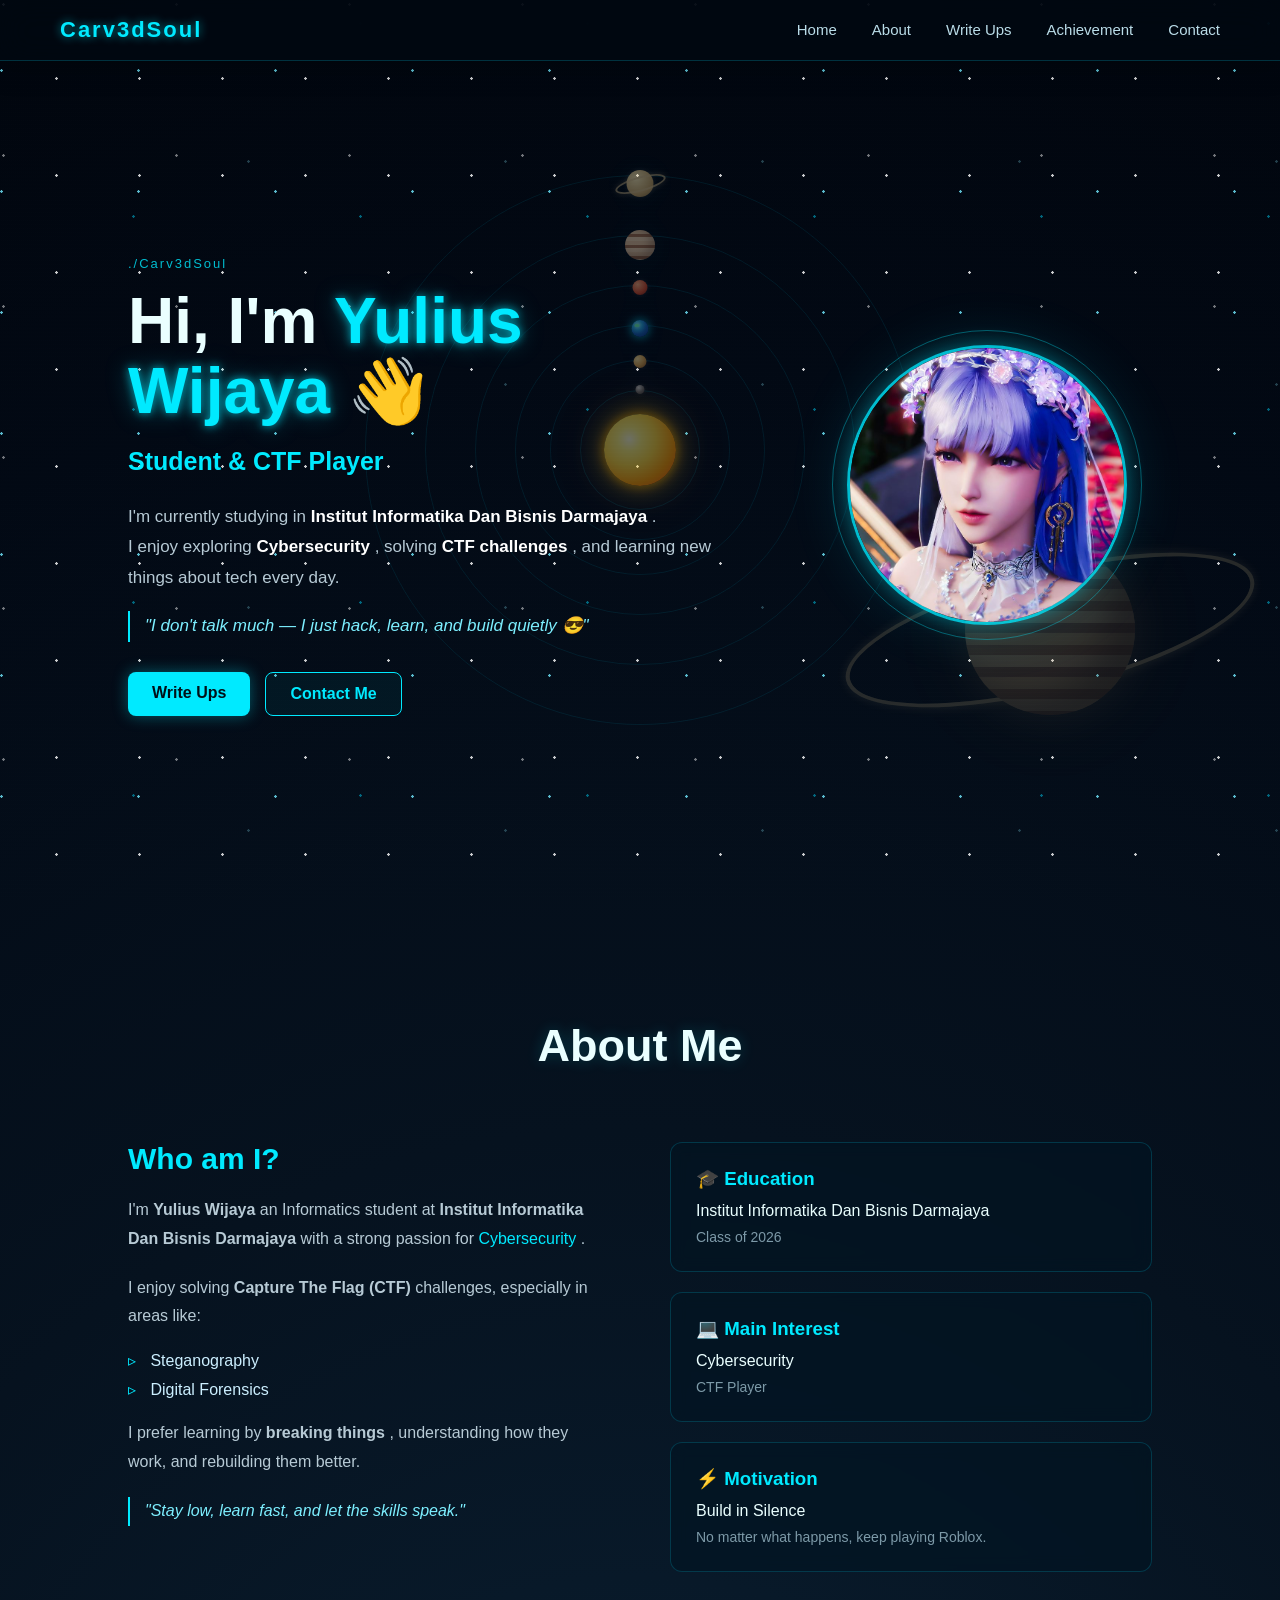
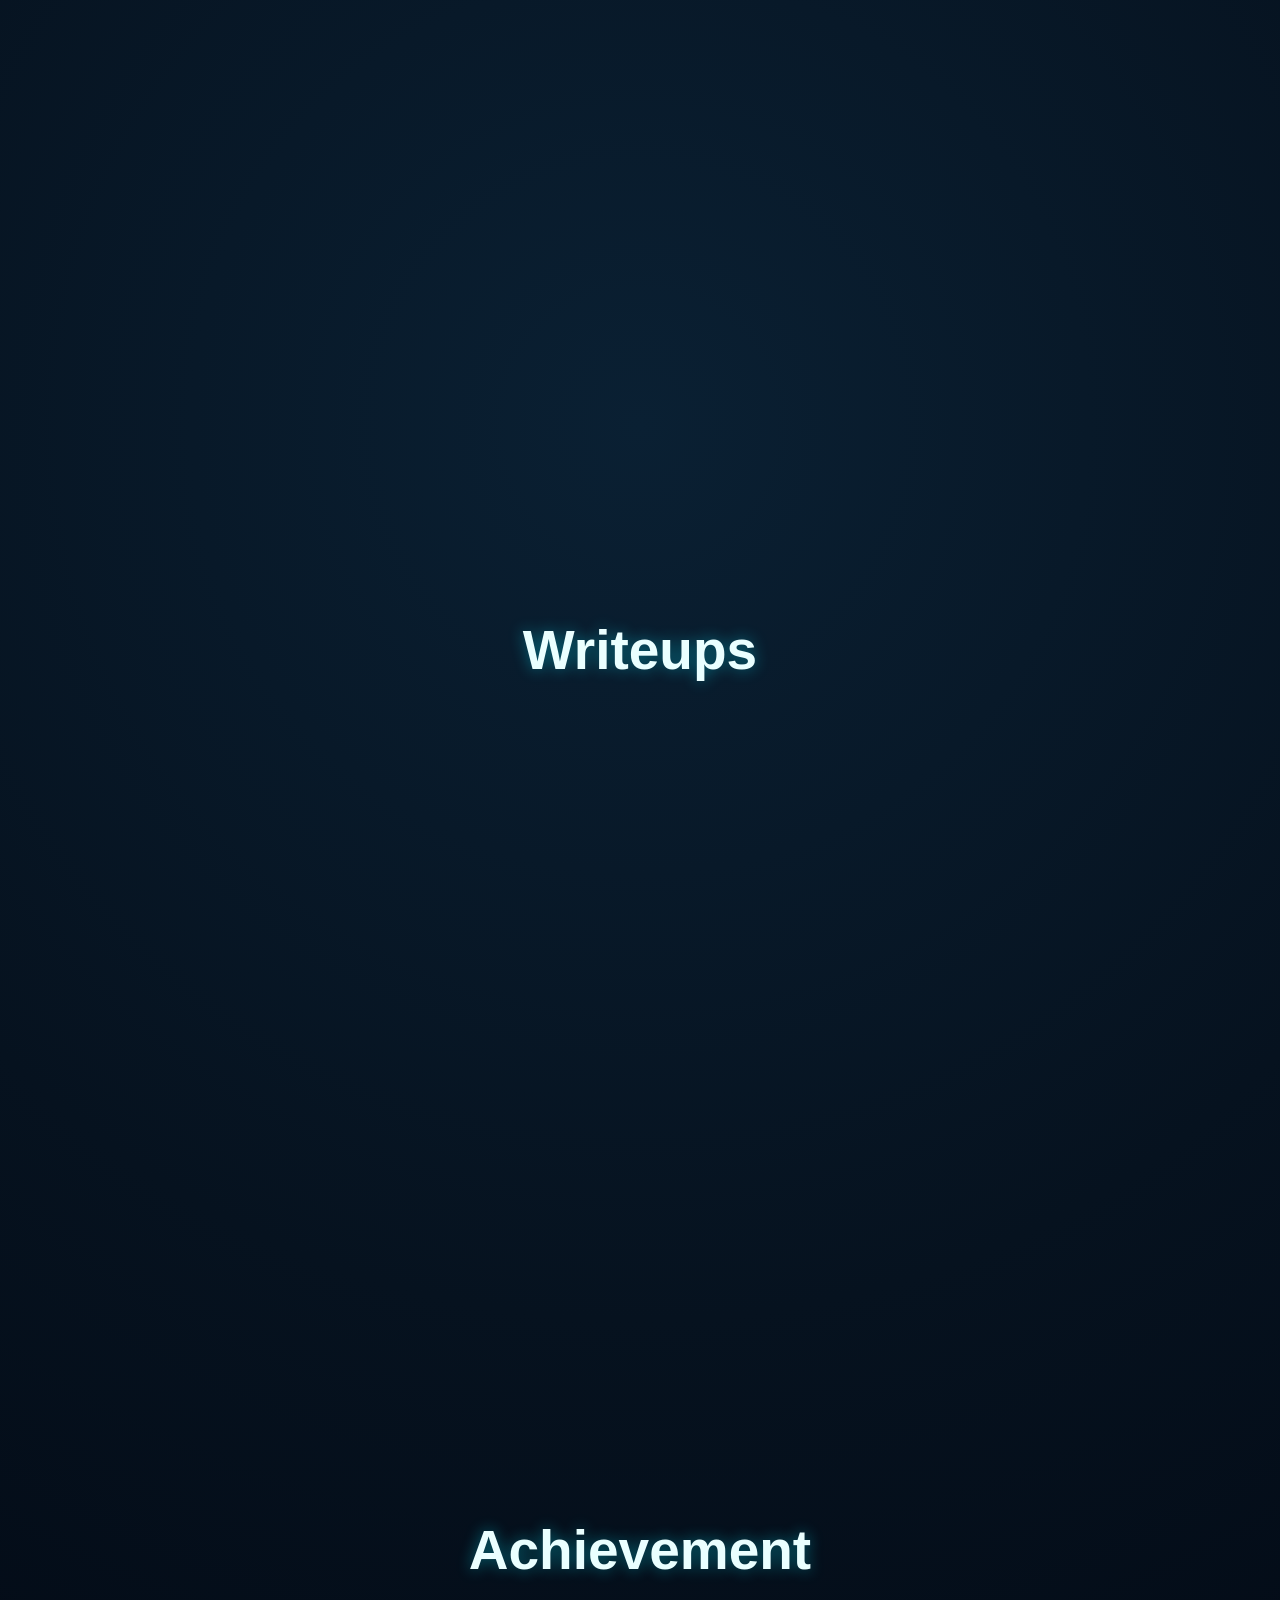
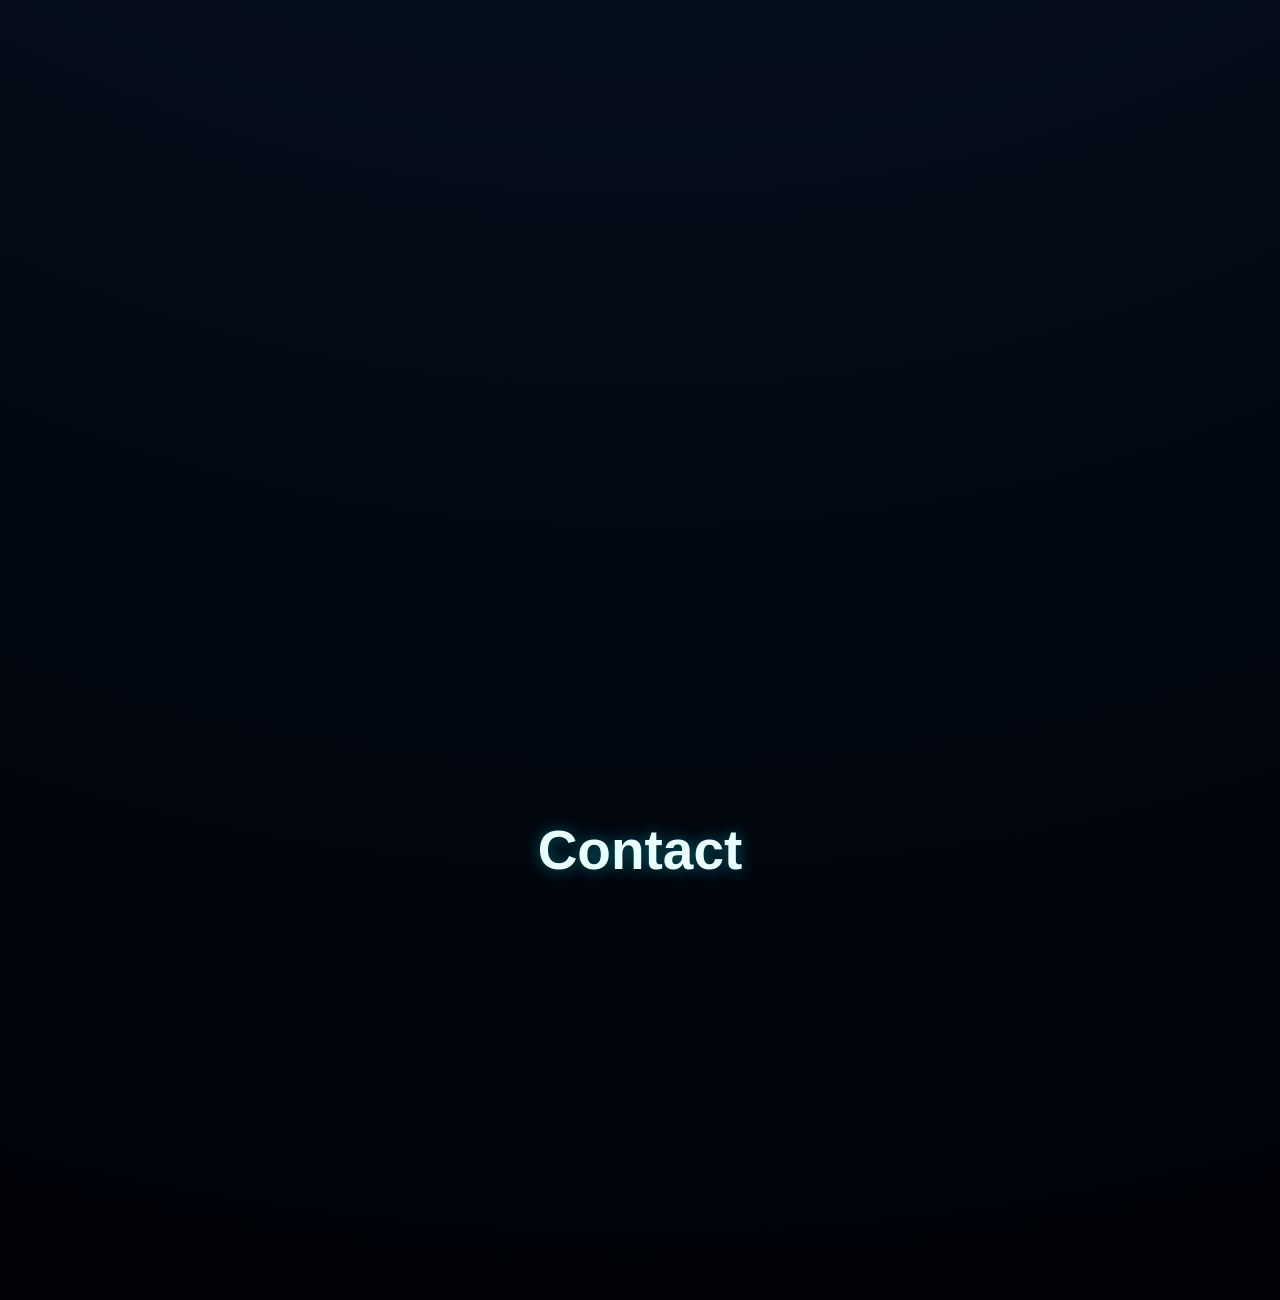
==== index.html @ 21edee4f "Rename home.html to index.html" ====
<!DOCTYPE html>
<html lang="en">

<head>
    <meta charset="UTF-8">
    <meta name="viewport" content="width=device-width, initial-scale=1.0">

    <title>Carv3dSoul | Julius Wijaya</title>

    <link rel="stylesheet" href="../css/home.css">
</head>

<body>
    <div class="space-background">

        <div class="stars stars-1"></div>
        <div class="stars stars-2"></div>
        <div class="stars stars-3"></div>

        <div class="scanlines"></div>

        <div class="space-object satellite satellite-1">
            <span></span>
            <i></i>
        </div>

        <div class="space-object asteroid asteroid-1"></div>
        <div class="space-object asteroid asteroid-2"></div>

        <div class="big-saturn">

            <div class="saturn-glow"></div>

            <div class="saturn-body">

                <div class="saturn-line line-1"></div>
                <div class="saturn-line line-2"></div>
                <div class="saturn-line line-3"></div>
                <div class="saturn-line line-4"></div>

            </div>

            <div class="saturn-ring ring-back"></div>
            <div class="saturn-ring ring-front"></div>

        </div>

        <div class="solar-system">

            <div class="sun"></div>


            <div class="orbit orbit-1">
                <div class="planet mercury"></div>
            </div>


            <div class="orbit orbit-2">
                <div class="planet venus"></div>
            </div>


            <div class="orbit orbit-3">
                <div class="planet earth">
                    <span class="earth-light"></span>
                </div>
            </div>


            <div class="orbit orbit-4">
                <div class="planet mars"></div>
            </div>


            <div class="orbit orbit-5">
                <div class="planet jupiter"></div>
            </div>


            <div class="orbit orbit-6">
                <div class="planet saturn">

                    <span class="saturn-ring"></span>

                </div>
            </div>

        </div>

    </div>

    <nav class="navbar">

        <div class="navbar-inner">


            <a href="home.html" class="logo">
                Carv3dSoul
            </a>



            <ul class="nav-links">

                <li>
                    <a href="home.html" class="active">
                        Home
                    </a>
                </li>

                <li>
                    <a href="#about">
                        About
                    </a>
                </li>

                <li>
                    <a href="writeup.html">
                        Write Ups
                    </a>
                </li>

                <li>
                    <a href="achievement.html">
                        Achievement
                    </a>
                </li>

                <li>
                    <a href="#contact">
                        Contact
                    </a>
                </li>

            </ul>

        </div>

    </nav>


    <main>



        <section class="hero">

            <div class="hero-text">

                <div class="terminal-label">
                    ./Carv3dSoul
                </div>


                <h1 class="glow">

                    Hi, I'm

                    <span>
                        Yulius Wijaya
                    </span>

                    👋

                </h1>


                <h2 id="typing"></h2>


                <p>

                    I'm currently studying in

                    <b>
                        Institut Informatika Dan Bisnis Darmajaya
                    </b>.

                    <br>

                    I enjoy exploring

                    <b>
                        Cybersecurity
                    </b>,

                    solving

                    <b>
                        CTF challenges
                    </b>,

                    and learning new things about tech every day.

                </p>


                <p class="quote">

                    "I don't talk much — I just hack,
                    learn, and build quietly 😎"

                </p>


                <div class="buttons">

                    <a
                        href="writeup.html"
                        class="btn primary"
                    >
                        Write Ups
                    </a>


                    <a
                        href="#contact"
                        class="btn outline"
                    >
                        Contact Me
                    </a>

                </div>

            </div>



            <div class="hero-img">

                <div class="avatar-ring"></div>

                <img
                    src="../gambar/cai.jpg"
                    alt="Julius Wijaya avatar"
                >

            </div>

        </section>


        <section
            id="about"
            class="about"
        >

            <h1 class="title glow">
                About Me
            </h1>


            <div class="about-container">


                <div class="about-text">

                    <h2>
                        Who am I?
                    </h2>


                    <p>

                        I'm

                        <b>
                            Yulius Wijaya
                        </b>

                        an Informatics student at

                        <b>
                            Institut Informatika Dan Bisnis Darmajaya
                        </b>

                        with a strong passion for

                        <span>
                            Cybersecurity
                        </span>.

                    </p>


                    <p>

                        I enjoy solving

                        <b>
                            Capture The Flag (CTF)
                        </b>

                        challenges, especially in areas like:

                    </p>


                    <ul class="focus">

                        <li>
                            Steganography
                        </li>

                        <li>
                            Digital Forensics
                        </li>

                    </ul>


                    <p>

                        I prefer learning by

                        <b>
                            breaking things
                        </b>,

                        understanding how they work,

                        and rebuilding them better.

                    </p>


                    <p class="quote">

                        "Stay low, learn fast,
                        and let the skills speak."

                    </p>

                </div>



                <div class="about-cards">


                    <div class="card">

                        <h3>
                            🎓 Education
                        </h3>

                        <p>
                            Institut Informatika Dan Bisnis Darmajaya
                        </p>

                        <span>
                            Class of 2026
                        </span>

                    </div>


                    <div class="card">

                        <h3>
                            💻 Main Interest
                        </h3>

                        <p>
                            Cybersecurity
                        </p>

                        <span>
                            CTF Player
                        </span>

                    </div>


                    <div class="card">

                        <h3>
                            ⚡ Motivation
                        </h3>

                        <p>
                            Build in Silence
                        </p>

                        <span>
                            No matter what happens,
                            keep playing Roblox.
                        </span>

                    </div>

                </div>

            </div>

        </section>


        <section
            id="writeups"
            class="section-page"
        >

            <h1>
                Writeups
            </h1>

        </section>


        <section
            id="achievement"
            class="section-page"
        >

            <h1>
                Achievement
            </h1>

        </section>


        <section
            id="contact"
            class="section-page"
        >

            <h1>
                Contact
            </h1>

        </section>

    </main>


    <script src="../javascript/animated.js"></script>

</body>

</html>
---- css/home.css ----
/* =========================================================
   CARV3DSOUL PORTFOLIO
   SPACE / CYBER THEME
   ========================================================= */


/* =========================================================
   RESET
   ========================================================= */

* {
    margin: 0;
    padding: 0;
    box-sizing: border-box;
}

html {
    scroll-behavior: smooth;
}

body {
    position: relative;
    min-height: 100vh;
    overflow-x: hidden;

    font-family:
        Arial,
        Helvetica,
        sans-serif;

    color: #eaffff;

    background:
        radial-gradient(
            circle at 50% 45%,
            #0a2033 0%,
            #06121f 35%,
            #020914 65%,
            #000207 100%
        );
}


/* =========================================================
   SPACE BACKGROUND
   ========================================================= */

.space-background {
    position: fixed;
    inset: 0;

    width: 100%;
    height: 100%;

    overflow: hidden;

    pointer-events: none;

    z-index: 0;
}


/* =========================================================
   STARS
   ========================================================= */

.stars {
    position: absolute;
    inset: 0;

    width: 100%;
    height: 100%;
}


/* ---------- STAR LAYER 1 ---------- */

.stars-1 {
    opacity: 0.8;

    background-image:
        radial-gradient(
            circle,
            #ffffff 1px,
            transparent 1.5px
        ),
        radial-gradient(
            circle,
            #72eaff 1px,
            transparent 1.5px
        );

    background-size:
        83px 97px,
        137px 121px;

    background-position:
        15px 30px,
        70px 10px;

    animation:
        starsMove1
        35s
        linear
        infinite;
}


/* ---------- STAR LAYER 2 ---------- */

.stars-2 {
    opacity: 0.45;

    background-image:
        radial-gradient(
            circle,
            #ffffff 1px,
            transparent 1.5px
        ),
        radial-gradient(
            circle,
            #00d9ff 1px,
            transparent 1.5px
        );

    background-size:
        173px 151px,
        227px 193px;

    background-position:
        90px 80px,
        20px 120px;

    animation:
        starsMove2
        55s
        linear
        infinite;
}


/* ---------- STAR LAYER 3 ---------- */

.stars-3 {
    opacity: 0.25;

    background-image:
        radial-gradient(
            circle,
            #8deaff 1px,
            transparent 1.5px
        );

    background-size:
        257px 223px;

    background-position:
        120px 50px;

    animation:
        starsMove3
        90s
        linear
        infinite;
}


/* =========================================================
   STAR ANIMATION
   ========================================================= */

@keyframes starsMove1 {

    from {
        transform: translate3d(0, 0, 0);
    }

    to {
        transform: translate3d(0, 40px, 0);
    }
}


@keyframes starsMove2 {

    from {
        transform: translate3d(0, 0, 0);
    }

    to {
        transform: translate3d(-40px, 60px, 0);
    }
}


@keyframes starsMove3 {

    from {
        transform: translate3d(0, 0, 0);
    }

    to {
        transform: translate3d(30px, -50px, 0);
    }
}


/* =========================================================
   SCANLINES
   ========================================================= */

.scanlines {
    position: absolute;
    inset: 0;

    background:
        repeating-linear-gradient(
            to bottom,
            rgba(255, 255, 255, 0.025) 0px,
            rgba(255, 255, 255, 0.025) 1px,
            transparent 1px,
            transparent 4px
        );

    opacity: 0.25;
}


/* =========================================================
   SOLAR SYSTEM
   ========================================================= */

.solar-system {
    position: absolute;

    left: 50%;
    top: 50%;

    width: 20px;
    height: 20px;

    transform:
        translate(-50%, -50%);

    z-index: 1;

    opacity: 0.42;

    filter:
        drop-shadow(
            0 0 15px
            rgba(0, 220, 255, 0.12)
        );
}


/* =========================================================
   SUN
   ========================================================= */

.sun {
    position: absolute;

    left: 50%;
    top: 50%;

    width: 72px;
    height: 72px;

    transform:
        translate(-50%, -50%);

    border-radius: 50%;

    background:
        radial-gradient(
            circle at 35% 35%,
            #fffbd0 0%,
            #fff176 18%,
            #ffd83d 40%,
            #ff9d00 68%,
            #ff4d00 100%
        );

    box-shadow:
        0 0 12px #ffb300,
        0 0 30px rgba(255, 170, 0, 0.65),
        0 0 65px rgba(255, 100, 0, 0.3);

    animation:
        sunPulse
        3s
        ease-in-out
        infinite;

    z-index: 10;
}


@keyframes sunPulse {

    0%,
    100% {
        transform:
            translate(-50%, -50%)
            scale(1);
    }

    50% {
        transform:
            translate(-50%, -50%)
            scale(1.06);
    }
}


/* =========================================================
   ORBITS
   ========================================================= */

.orbit {
    position: absolute;

    left: 50%;
    top: 50%;

    border:
        1px solid
        rgba(0, 220, 255, 0.2);

    border-radius: 50%;

    transform:
        translate(-50%, -50%);

    animation:
        orbitRotation
        linear
        infinite;

    transform-origin:
        center center;
}


/* ---------- ORBIT 1 ---------- */

.orbit-1 {
    width: 120px;
    height: 120px;

    animation-duration: 6s;
}


/* ---------- ORBIT 2 ---------- */

.orbit-2 {
    width: 180px;
    height: 180px;

    animation-duration: 9s;
}


/* ---------- ORBIT 3 ---------- */

.orbit-3 {
    width: 250px;
    height: 250px;

    animation-duration: 12s;
}


/* ---------- ORBIT 4 ---------- */

.orbit-4 {
    width: 330px;
    height: 330px;

    animation-duration: 16s;
}


/* ---------- ORBIT 5 ---------- */

.orbit-5 {
    width: 430px;
    height: 430px;

    animation-duration: 22s;
}


/* ---------- ORBIT 6 ---------- */

.orbit-6 {
    width: 550px;
    height: 550px;

    animation-duration: 29s;
}


/* =========================================================
   ORBIT ANIMATION
   ========================================================= */

@keyframes orbitRotation {

    from {
        transform:
            translate(-50%, -50%)
            rotate(0deg);
    }

    to {
        transform:
            translate(-50%, -50%)
            rotate(360deg);
    }
}


/* =========================================================
   PLANETS
   ========================================================= */

.planet {
    position: absolute;

    left: 50%;
    top: -6px;

    transform:
        translateX(-50%);

    border-radius: 50%;

    box-shadow:
        0 0 5px
        rgba(255, 255, 255, 0.15);
}


/* =========================================================
   MERCURY
   ========================================================= */

.mercury {
    width: 9px;
    height: 9px;

    background:
        radial-gradient(
            circle at 35% 30%,
            #d9d9d9,
            #777,
            #333
        );
}


/* =========================================================
   VENUS
   ========================================================= */

.venus {
    width: 13px;
    height: 13px;

    background:
        radial-gradient(
            circle at 30% 30%,
            #ffe7a0,
            #e0aa54,
            #8b5423
        );
}


/* =========================================================
   EARTH
   ========================================================= */

.earth {
    width: 17px;
    height: 17px;

    background:
        radial-gradient(
            circle at 35% 30%,
            #8fffff 0%,
            #27a9e8 30%,
            #1765c0 55%,
            #062b78 100%
        );

    box-shadow:
        0 0 8px
        rgba(0, 220, 255, 0.8),
        0 0 14px
        rgba(0, 180, 255, 0.25);
}


/* Earth land */

.earth-light {
    position: absolute;

    width: 5px;
    height: 3px;

    left: 3px;
    top: 4px;

    background: #6dffbd;

    border-radius: 2px;
}


/* =========================================================
   MARS
   ========================================================= */

.mars {
    width: 15px;
    height: 15px;

    background:
        radial-gradient(
            circle at 35% 30%,
            #ffae7d,
            #d94e2e 60%,
            #641c19 100%
        );
}


/* =========================================================
   JUPITER
   ========================================================= */

.jupiter {
    width: 30px;
    height: 30px;

    background:
        repeating-linear-gradient(
            to bottom,
            #e9c7a0 0px,
            #e9c7a0 4px,
            #a87552 4px,
            #a87552 7px,
            #f1d5b1 7px,
            #f1d5b1 11px
        );

    box-shadow:
        inset -5px -4px 8px
        rgba(50, 20, 10, 0.3);
}


/* =========================================================
   SATURN PLANET
   ========================================================= */

.saturn {
    width: 27px;
    height: 27px;

    background:
        radial-gradient(
            circle at 35% 30%,
            #fff0ba,
            #c7a76a 65%,
            #856b3e 100%
        );
}


/* =========================================================
   SMALL SATURN RING
   ========================================================= */

.saturn .saturn-ring {
    position: absolute;

    left: 50%;
    top: 50%;

    width: 52px;
    height: 15px;

    transform:
        translate(-50%, -50%)
        rotate(-15deg);

    border:
        2px solid
        rgba(220, 195, 145, 0.7);

    border-radius: 50%;

    box-shadow:
        0 0 6px
        rgba(255, 220, 160, 0.25);

    z-index: -1;
}


/* =========================================================
   BIG SATURN
   ========================================================= */

.big-saturn {
    position: absolute;

    left: 82%;
    top: 70%;

    width: 320px;
    height: 320px;

    transform:
        translate(-50%, -50%);

    pointer-events: none;

    opacity: 0.22;

    z-index: 1;

    animation:
        bigSaturnFloat
        8s
        ease-in-out
        infinite;
}


/* =========================================================
   BIG SATURN GLOW
   ========================================================= */

.saturn-glow {
    position: absolute;

    left: 50%;
    top: 50%;

    width: 250px;
    height: 250px;

    transform:
        translate(-50%, -50%);

    border-radius: 50%;

    background:
        rgba(255, 190, 90, 0.08);

    filter:
        blur(35px);
}


/* =========================================================
   BIG SATURN BODY
   ========================================================= */

.big-saturn .saturn-body {
    position: absolute;

    left: 50%;
    top: 50%;

    width: 170px;
    height: 170px;

    transform:
        translate(-50%, -50%);

    border-radius: 50%;

    background:
        repeating-linear-gradient(
            to bottom,
            #d9b47a 0px,
            #d9b47a 12px,

            #a9784e 12px,
            #a9784e 22px,

            #e2c18c 22px,
            #e2c18c 34px,

            #9b704e 34px,
            #9b704e 44px
        );

    box-shadow:
        inset -25px -20px 35px
        rgba(40, 20, 10, 0.5),

        inset 15px 15px 30px
        rgba(255, 240, 190, 0.2),

        0 0 35px
        rgba(220, 180, 100, 0.3);

    z-index: 3;
}


/* =========================================================
   BIG SATURN RING
   ========================================================= */

.big-saturn .saturn-ring {
    position: absolute;

    left: 50%;
    top: 50%;

    width: 420px;
    height: 120px;

    transform:
        translate(-50%, -50%)
        rotate(-14deg);

    border:
        4px solid
        rgba(200, 180, 130, 0.6);

    border-radius: 50%;

    box-shadow:
        0 0 12px
        rgba(255, 220, 160, 0.2);

    z-index: 2;
}


/* =========================================================
   SATURN FLOAT
   ========================================================= */

@keyframes bigSaturnFloat {

    0%,
    100% {
        transform:
            translate(-50%, -50%)
            rotate(-2deg);
    }

    50% {
        transform:
            translate(-50%, -55%)
            rotate(2deg);
    }
}


/* =========================================================
   NAVBAR
   ========================================================= */

.navbar {
    position: fixed;

    top: 0;
    left: 0;

    width: 100%;

    z-index: 100;

    background:
        rgba(1, 8, 17, 0.78);

    border-bottom:
        1px solid
        rgba(0, 220, 255, 0.2);

    backdrop-filter:
        blur(15px);

    -webkit-backdrop-filter:
        blur(15px);

    box-shadow:
        0 5px 30px
        rgba(0, 0, 0, 0.25);
}


/* =========================================================
   NAVBAR INNER
   ========================================================= */

.navbar-inner {
    width: 100%;

    min-height: 60px;

    padding:
        0 60px;

    display: flex;

    align-items: center;

    justify-content: space-between;
}


/* =========================================================
   LOGO
   ========================================================= */

.logo {
    color: #00eaff;

    font-size: 22px;

    font-weight: bold;

    letter-spacing: 2px;

    text-decoration: none;

    text-shadow:
        0 0 10px
        rgba(0, 234, 255, 0.6);
}


/* =========================================================
   NAV LINKS
   ========================================================= */

.nav-links {
    display: flex;

    align-items: center;

    gap: 35px;

    list-style: none;
}

.nav-links li {
    list-style: none;
}

.nav-links a {
    position: relative;

    color: #b9dce8;

    text-decoration: none;

    font-size: 15px;

    transition:
        0.3s ease;
}

.nav-links a:hover,
.nav-links a.active {
    color: #00eaff;

    text-shadow:
        0 0 10px
        rgba(0, 234, 255, 0.6);
}


/* NAV UNDERLINE */

.nav-links a::after {
    content: "";

    position: absolute;

    left: 50%;

    bottom: -9px;

    width: 0;
    height: 2px;

    background: #00eaff;

    box-shadow:
        0 0 8px
        #00eaff;

    transform:
        translateX(-50%);

    transition:
        width 0.3s ease;
}

.nav-links a:hover::after,
.nav-links a.active::after {
    width: 100%;
}


/* =========================================================
   MAIN
   ========================================================= */

main {
    position: relative;

    z-index: 10;
}


/* =========================================================
   HERO
   ========================================================= */

.hero {
    position: relative;

    min-height: 100vh;

    padding:
        150px 10%
        80px;

    display: flex;

    align-items: center;

    justify-content: space-between;

    gap: 80px;

    z-index: 10;
}


/* =========================================================
   HERO TEXT
   ========================================================= */

.hero-text {
    position: relative;

    z-index: 20;

    max-width: 650px;
}


/* =========================================================
   TERMINAL LABEL
   ========================================================= */

.terminal-label {
    display: inline-block;

    margin-bottom: 15px;

    color: #00eaff;

    font-size: 13px;

    letter-spacing: 2px;

    opacity: 0.8;
}


/* =========================================================
   HERO TITLE
   ========================================================= */

.hero-text h1 {
    color: #eaffff;

    font-size:
        clamp(40px, 5vw, 65px);

    line-height: 1.1;

    margin-bottom: 20px;
}

.hero-text h1 span {
    color: #00eaff;

    text-shadow:
        0 0 10px
        rgba(0, 234, 255, 0.7),

        0 0 25px
        rgba(0, 234, 255, 0.35);
}


/* =========================================================
   HERO SUBTITLE
   ========================================================= */

.hero-text h2 {
    min-height: 35px;

    color: #00eaff;

    font-size: 25px;

    margin-bottom: 20px;
}


/* =========================================================
   HERO PARAGRAPH
   ========================================================= */

.hero-text p {
    color: #b7cad5;

    font-size: 17px;

    line-height: 1.8;

    margin-bottom: 18px;
}

.hero-text b {
    color: #ffffff;
}


/* =========================================================
   QUOTE
   ========================================================= */

.quote {
    color: #7defff !important;

    font-style: italic;

    border-left:
        2px solid
        #00eaff;

    padding-left: 15px;
}


/* =========================================================
   BUTTONS
   ========================================================= */

.buttons {
    display: flex;

    gap: 15px;

    margin-top: 30px;
}

.btn {
    display: inline-block;

    padding:
        12px 24px;

    border-radius: 8px;

    text-decoration: none;

    font-weight: bold;

    transition:
        0.3s ease;
}


/* PRIMARY */

.btn.primary {
    color: #001018;

    background: #00eaff;

    box-shadow:
        0 0 15px
        rgba(0, 234, 255, 0.35);
}

.btn.primary:hover {
    transform:
        translateY(-3px);

    box-shadow:
        0 0 25px
        rgba(0, 234, 255, 0.65);
}


/* OUTLINE */

.btn.outline {
    color: #00eaff;

    border:
        1px solid
        #00eaff;

    background:
        rgba(0, 234, 255, 0.05);
}

.btn.outline:hover {
    background:
        rgba(0, 234, 255, 0.12);

    transform:
        translateY(-3px);
}


/* =========================================================
   HERO IMAGE
   ========================================================= */

.hero-img {
    position: relative;

    width: 330px;
    height: 330px;

    flex-shrink: 0;

    display: flex;

    align-items: center;

    justify-content: center;

    z-index: 20;
}


/* IMAGE */

.hero-img img {
    position: relative;

    width: 280px;
    height: 280px;

    object-fit: cover;

    border-radius: 50%;

    border:
        3px solid
        rgba(0, 234, 255, 0.8);

    box-shadow:
        0 0 20px
        rgba(0, 234, 255, 0.35),

        0 0 60px
        rgba(0, 234, 255, 0.15);

    z-index: 3;
}


/* AVATAR RING */

.avatar-ring {
    position: absolute;

    width: 310px;
    height: 310px;

    border-radius: 50%;

    border:
        1px solid
        rgba(0, 234, 255, 0.35);

    animation:
        avatarRotate
        12s
        linear
        infinite;
}


@keyframes avatarRotate {

    from {
        transform:
            rotate(0deg);
    }

    to {
        transform:
            rotate(360deg);
    }
}


/* =========================================================
   ABOUT
   ========================================================= */

.about {
    position: relative;

    z-index: 10;

    min-height: 100vh;

    padding:
        120px 10%;
}


/* TITLE */

.title {
    text-align: center;

    color: #eaffff;

    font-size: 45px;

    margin-bottom: 70px;

    text-shadow:
        0 0 15px
        rgba(0, 234, 255, 0.2);
}


/* =========================================================
   ABOUT CONTAINER
   ========================================================= */

.about-container {
    display: grid;

    grid-template-columns:
        1fr 1fr;

    gap: 60px;

    max-width: 1200px;

    margin:
        auto;
}


/* =========================================================
   ABOUT TEXT
   ========================================================= */

.about-text h2 {
    color: #00eaff;

    font-size: 30px;

    margin-bottom: 20px;
}

.about-text p {
    color: #b7cad5;

    line-height: 1.8;

    margin-bottom: 20px;
}

.about-text span {
    color: #00eaff;
}


/* =========================================================
   FOCUS LIST
   ========================================================= */

.focus {
    list-style: none;

    margin:
        20px 0;
}

.focus li {
    color: #ccefff;

    margin-bottom: 10px;
}

.focus li::before {
    content: "▹";

    color: #00eaff;

    margin-right: 10px;
}


/* =========================================================
   CARDS
   ========================================================= */

.about-cards {
    display: grid;

    gap: 20px;
}


.card {
    padding: 25px;

    background:
        rgba(3, 20, 35, 0.65);

    border:
        1px solid
        rgba(0, 220, 255, 0.18);

    border-radius: 12px;

    backdrop-filter:
        blur(8px);

    -webkit-backdrop-filter:
        blur(8px);

    transition:
        0.3s ease;
}


.card:hover {
    transform:
        translateY(-5px);

    border-color:
        rgba(0, 234, 255, 0.5);

    box-shadow:
        0 0 20px
        rgba(0, 234, 255, 0.12);
}


.card h3 {
    color: #00eaff;

    margin-bottom: 12px;
}


.card p {
    color: #eaffff;

    margin-bottom: 8px;
}


.card span {
    color: #7d9aa8;

    font-size: 14px;
}


/* =========================================================
   OTHER SECTIONS
   ========================================================= */

.section-page {
    position: relative;

    z-index: 10;

    min-height: 100vh;

    display: flex;

    align-items: center;

    justify-content: center;
}


.section-page h1 {
    color: #eaffff;

    font-size:
        clamp(40px, 6vw, 55px);

    text-shadow:
        0 0 15px
        rgba(0, 234, 255, 0.4);
}


/* =========================================================
   MOBILE
   ========================================================= */

@media (max-width: 900px) {

    /* NAVBAR */

    .navbar-inner {
        padding:
            0 20px;
    }

    .nav-links {
        gap: 15px;
    }

    .nav-links a {
        font-size: 12px;
    }


    /* HERO */

    .hero {
        flex-direction: column;

        justify-content: center;

        text-align: center;

        padding:
            140px 25px
            80px;

        gap: 40px;
    }


    .hero-text {
        max-width: 100%;
    }


    .buttons {
        justify-content: center;

        flex-wrap: wrap;
    }


    /* IMAGE */

    .hero-img {
        width: 280px;
        height: 280px;
    }


    .hero-img img {
        width: 230px;
        height: 230px;
    }


    .avatar-ring {
        width: 255px;
        height: 255px;
    }


    /* ABOUT */

    .about {
        padding:
            100px 25px;
    }


    .about-container {
        grid-template-columns:
            1fr;

        gap: 35px;
    }


    /* SOLAR SYSTEM */

    .solar-system {
        transform:
            translate(-50%, -50%)
            scale(0.72);
    }


    /* BIG SATURN */

    .big-saturn {
        left: 85%;
        top: 75%;

        transform:
            translate(-50%, -50%)
            scale(0.7);

        opacity: 0.14;
    }
}


/* =========================================================
   SMALL MOBILE
   ========================================================= */

@media (max-width: 600px) {

    .navbar-inner {
        min-height: 65px;

        padding:
            0 15px;
    }


    .logo {
        font-size: 17px;
    }


    .nav-links {
        gap: 10px;
    }


    .nav-links a {
        font-size: 10px;
    }


    .hero-text h1 {
        font-size: 38px;
    }


    .hero-text h2 {
        font-size: 20px;
    }


    .hero-text p {
        font-size: 15px;
    }


    .solar-system {
        transform:
            translate(-50%, -50%)
            scale(0.55);
    }


    .big-saturn {
        display: none;
    }


    .title {
        font-size: 36px;
    }
}


/* =========================================================
   ACCESSIBILITY
   ========================================================= */

@media (prefers-reduced-motion: reduce) {

    *,
    *::before,
    *::after {
        animation-duration: 0.01ms !important;
        animation-iteration-count: 1 !important;

        scroll-behavior: auto !important;
    }
}
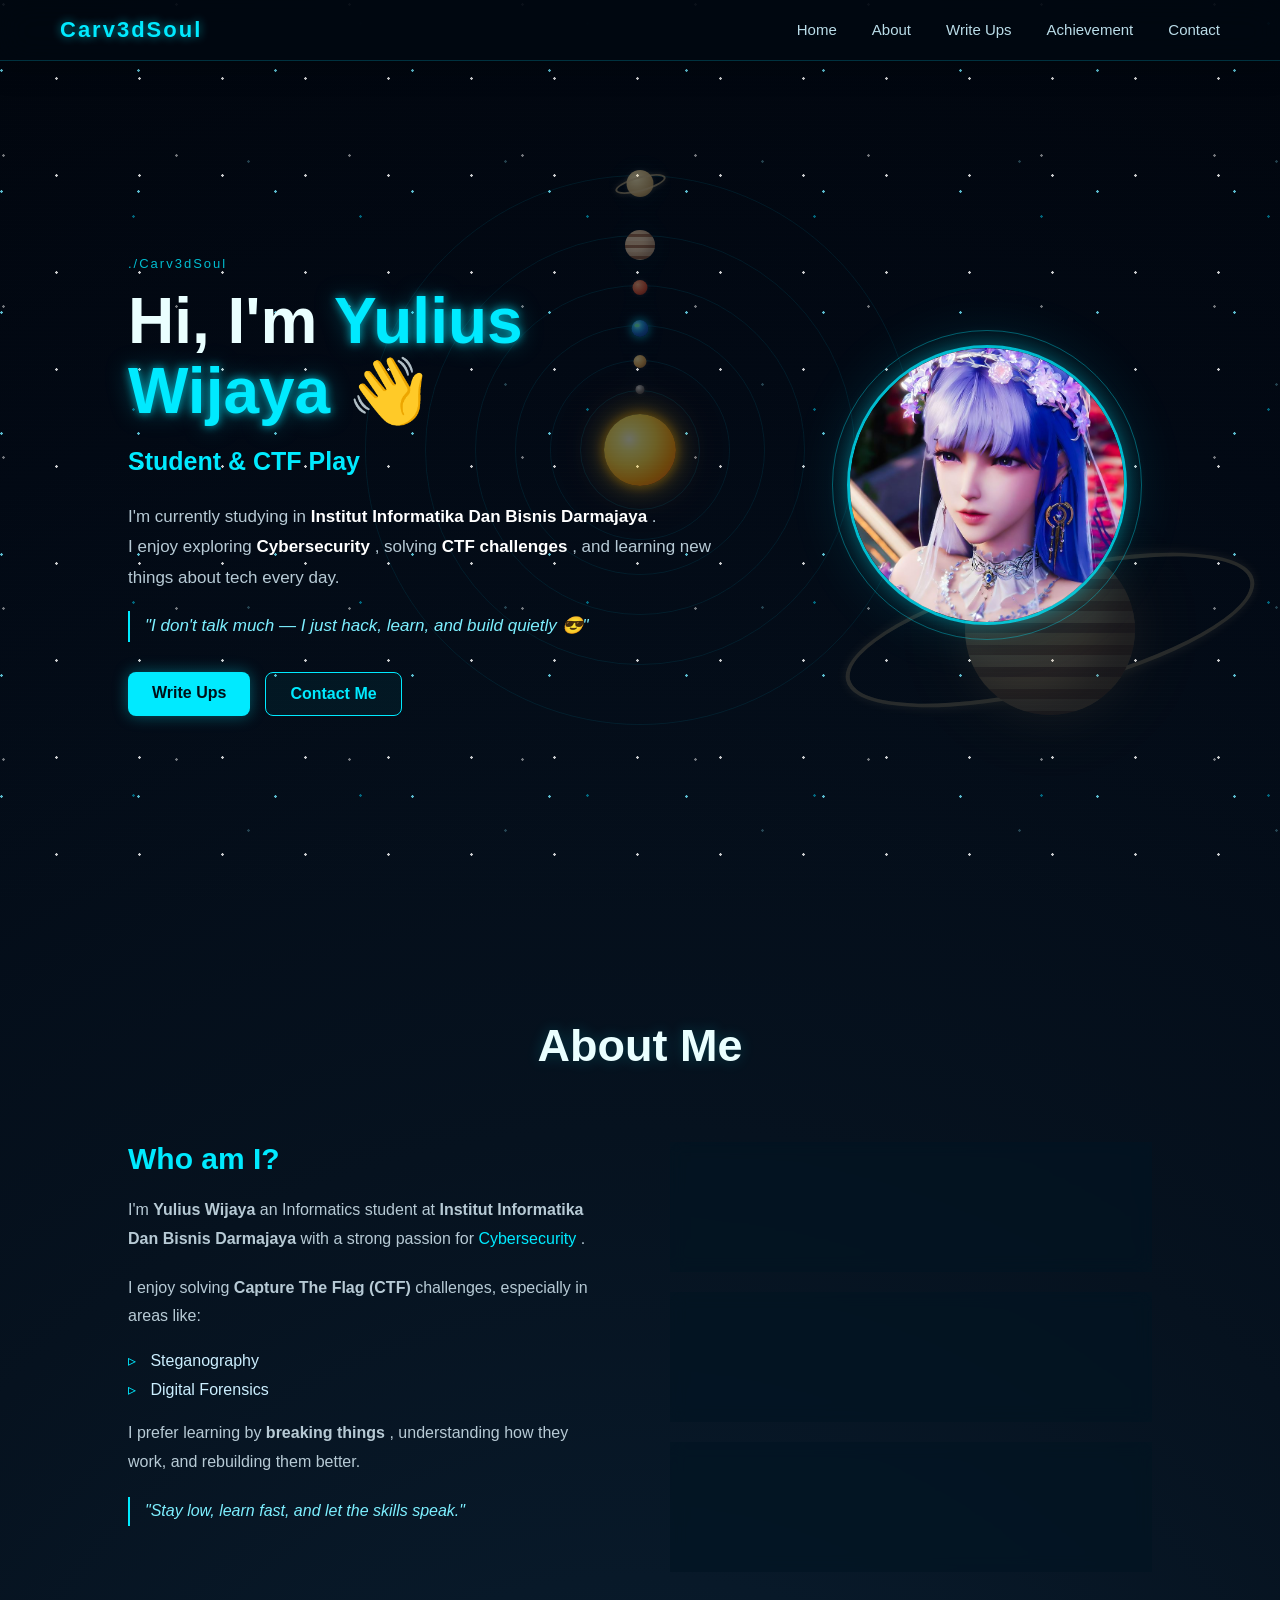
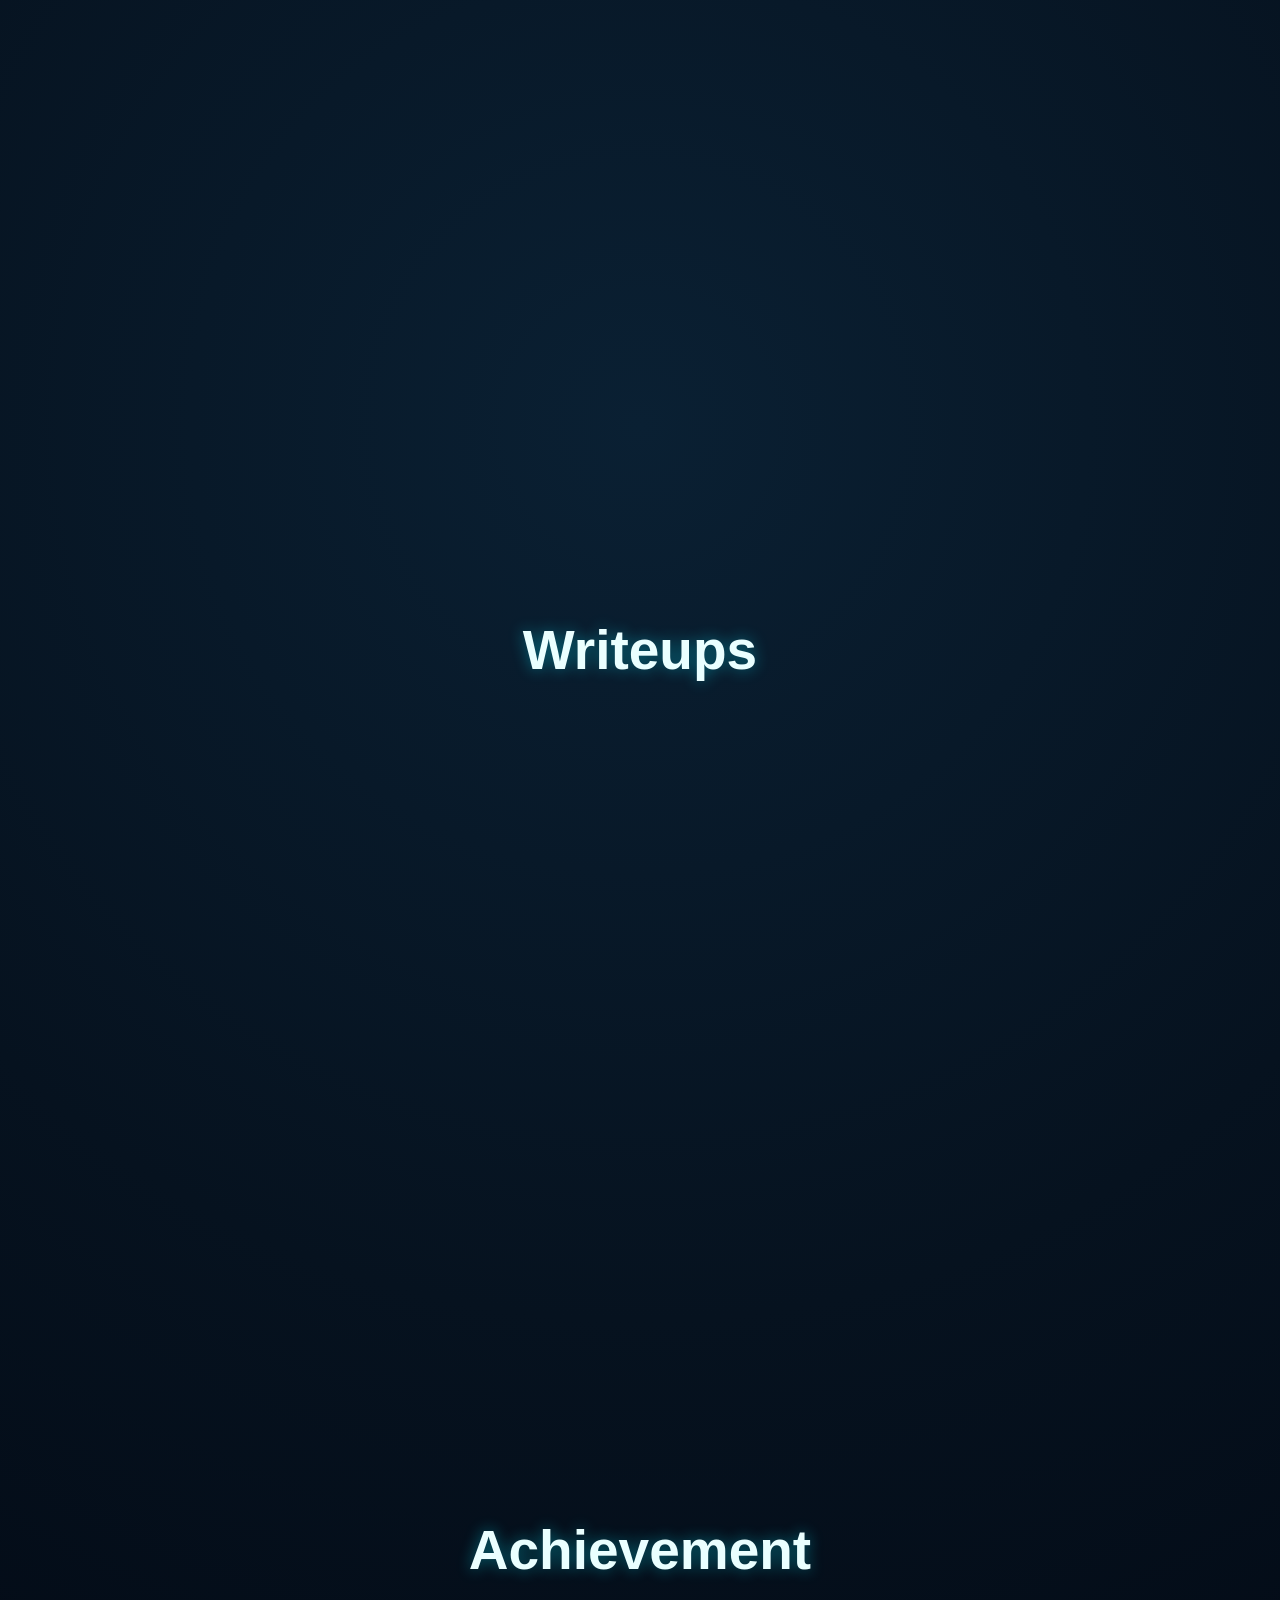
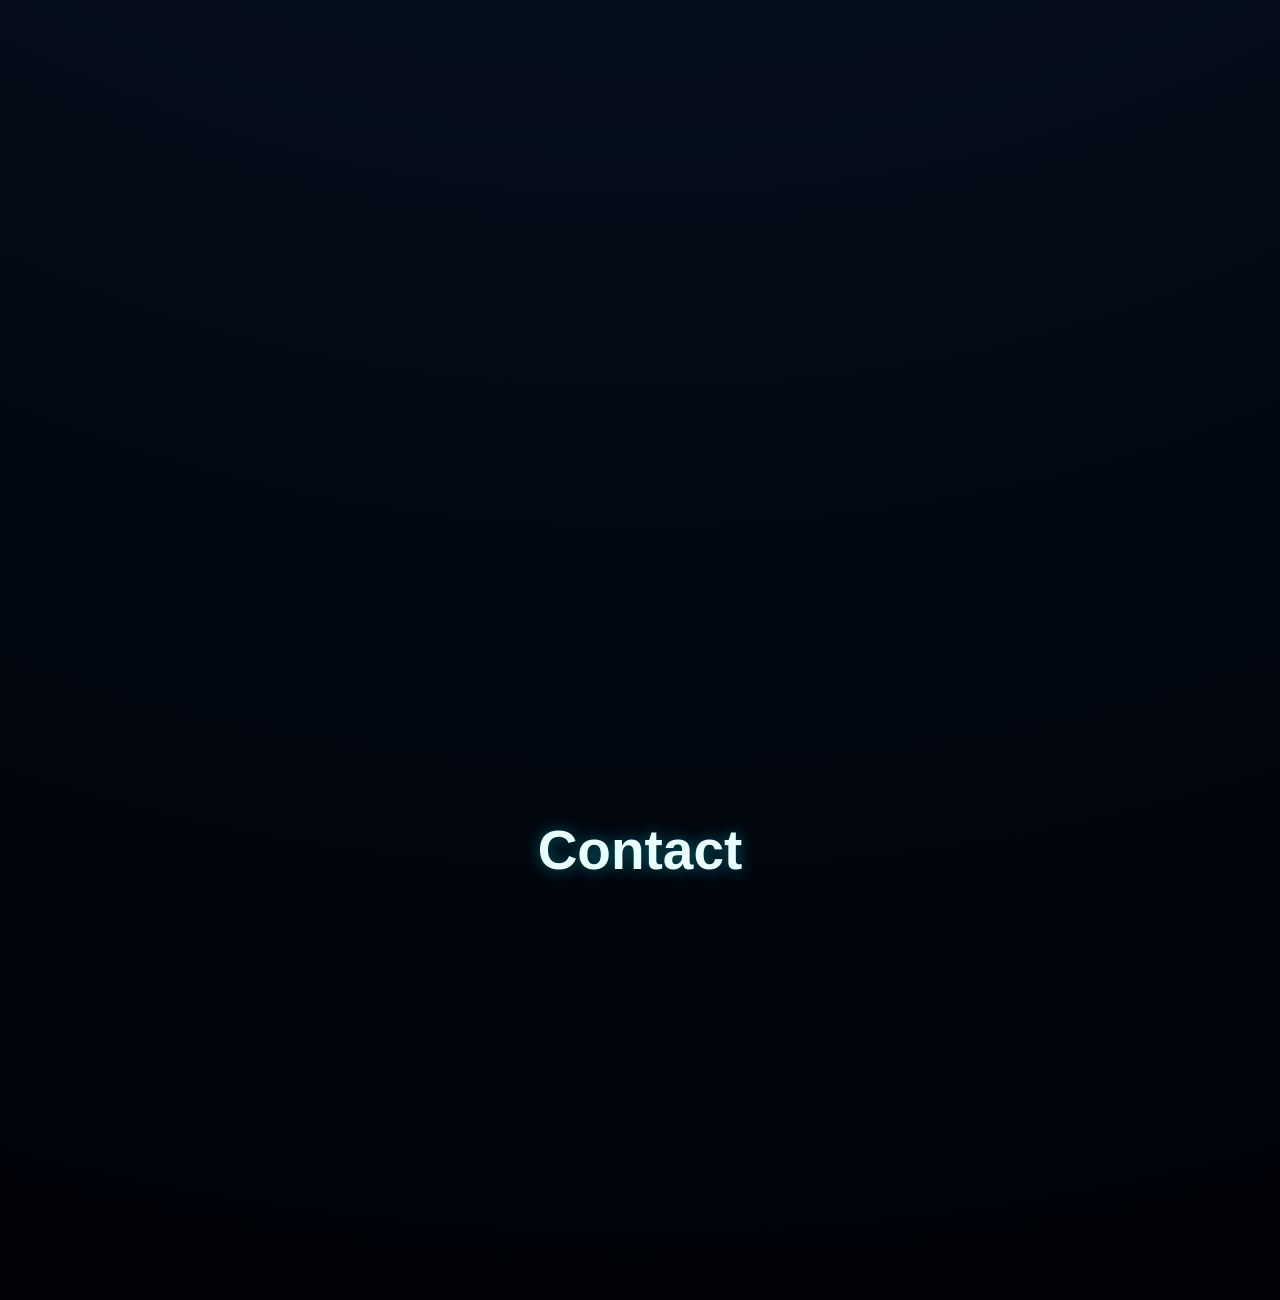
==== commit f0797ce4: "Update index.html" ====
--- a/index.html
+++ b/index.html
@@ -103,7 +103,7 @@
             <ul class="nav-links">
 
                 <li>
-                    <a href="home.html" class="active">
+                    <a href="index.html" class="active">
                         Home
                     </a>
                 </li>
